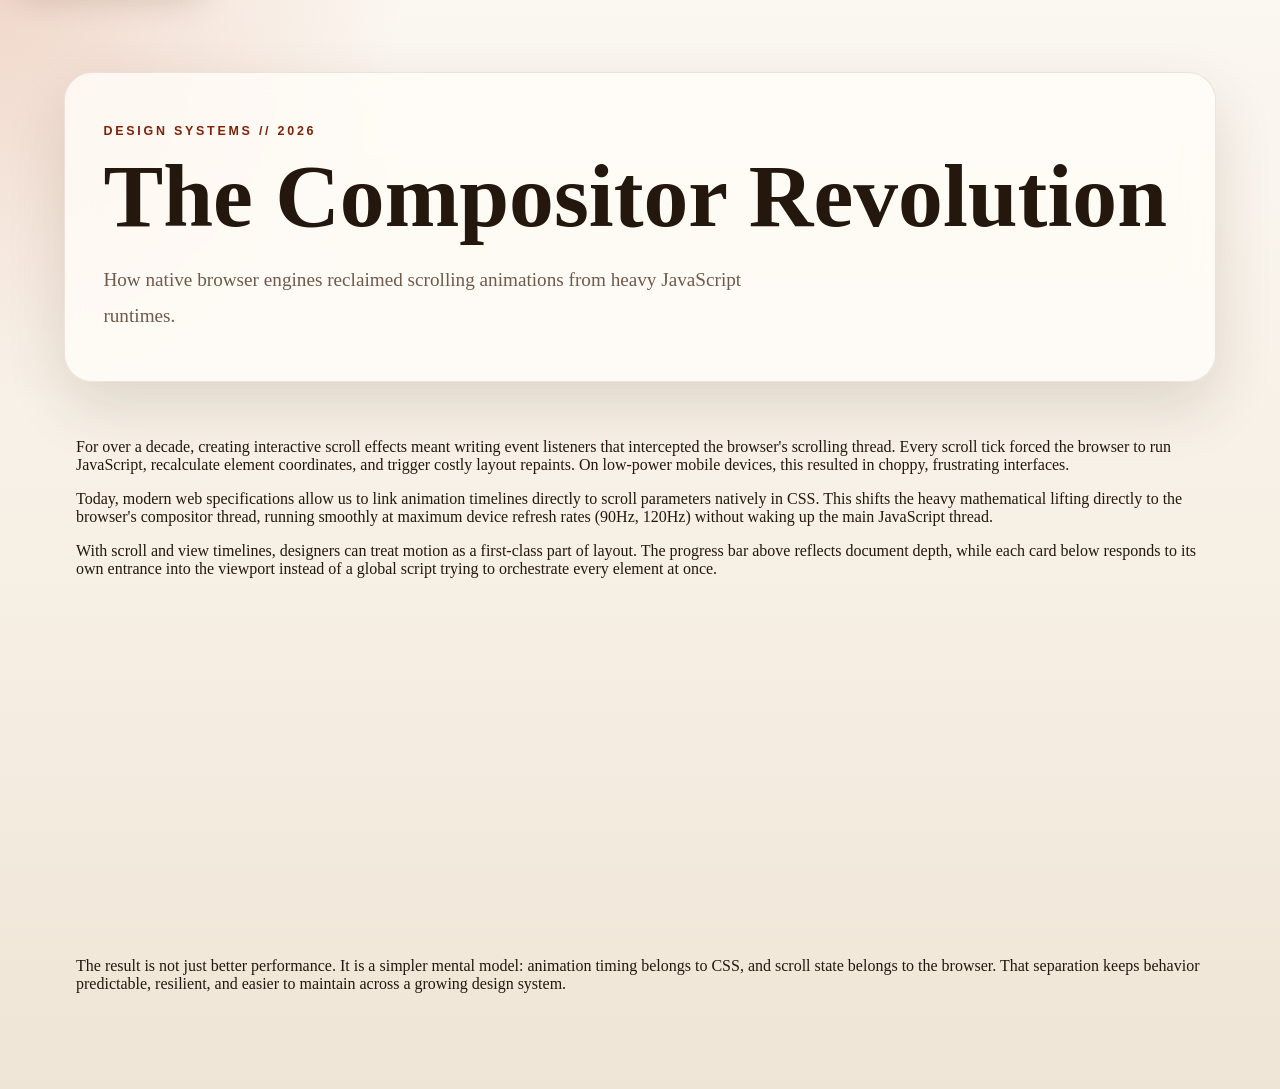
==== index.html @ 9f7bab70 "initial commit" ====
<!DOCTYPE html>
<html lang="en">
<head>
	<meta charset="UTF-8">
	<meta name="viewport" content="width=device-width, initial-scale=1.0">
	<meta name="description" content="An article demo showing a pure CSS reading progress bar and view-timeline content reveals with scroll-driven animations and reduced-motion support.">
	<meta name="theme-color" content="#c44d24">
	<title>Pure CSS Reading Progress and View Timeline Reveals</title>
	<link rel="stylesheet" href="styles.css">
	<script type="application/ld+json">
		{
			"@context": "https://schema.org",
			"@type": "Article",
			"headline": "The Compositor Revolution",
			"description": "A demo article about native CSS scroll-driven animations, including a reading progress bar and view-timeline content reveals.",
			"datePublished": "2026-08-14",
			"dateModified": "2026-08-14",
			"inLanguage": "en"
		}
	</script>
</head>
<body>
	<a class="skip-link" href="#main-content">Skip to main content</a>
	<div class="progress-indicator" aria-hidden="true"></div>

	<div class="article-layout">
		<header class="article-header">
			<p class="article-meta">DESIGN SYSTEMS // <time datetime="2026-01-01">2026</time></p>
			<h1 id="article-title" class="article-title">The Compositor Revolution</h1>
			<p class="article-lead">How native browser engines reclaimed scrolling animations from heavy JavaScript runtimes.</p>
		</header>

		<main id="main-content" class="article-body" tabindex="-1">
			<article aria-labelledby="article-title">
				<p>For over a decade, creating interactive scroll effects meant writing event listeners that intercepted the browser's scrolling thread. Every scroll tick forced the browser to run JavaScript, recalculate element coordinates, and trigger costly layout repaints. On low-power mobile devices, this resulted in choppy, frustrating interfaces.</p>

				<p>Today, modern web specifications allow us to link animation timelines directly to scroll parameters natively in CSS. This shifts the heavy mathematical lifting directly to the browser's compositor thread, running smoothly at maximum device refresh rates (90Hz, 120Hz) without waking up the main JavaScript thread.</p>

				<p>With scroll and view timelines, designers can treat motion as a first-class part of layout. The progress bar above reflects document depth, while each card below responds to its own entrance into the viewport instead of a global script trying to orchestrate every element at once.</p>

				<section class="reveal-grid" aria-labelledby="reveal-grid-title">
					<h2 id="reveal-grid-title" class="visually-hidden">Key benefits of CSS scroll animations</h2>
				<article class="reveal-card">
					<div class="reveal-card__icon" aria-hidden="true">🚀</div>
					<h3 class="reveal-card__title">Thread Isolation</h3>
					<p class="reveal-card__text">By keeping animation calculations on the compositor thread, scroll interactions remain smooth even if a heavy script blocks the main thread.</p>
				</article>

				<article class="reveal-card">
					<div class="reveal-card__icon" aria-hidden="true">⚡</div>
					<h3 class="reveal-card__title">Declarative Keyframes</h3>
					<p class="reveal-card__text">Define your start and end positions in standard CSS keyframes, and let the browser interpolate the frames relative to scroll offsets.</p>
				</article>

				<article class="reveal-card">
					<div class="reveal-card__icon" aria-hidden="true">🎨</div>
					<h3 class="reveal-card__title">Hardware Acceleration</h3>
					<p class="reveal-card__text">Animating transform and opacity keeps the effect on GPU-friendly properties, reducing repaint cost on mobile devices.</p>
				</article>

				<article class="reveal-card">
					<div class="reveal-card__icon" aria-hidden="true">🔒</div>
					<h3 class="reveal-card__title">Native Security</h3>
					<p class="reveal-card__text">Reducing dependency on third-party scroll libraries shrinks bundle size and lowers the maintenance surface for animation behavior.</p>
				</article>
				</section>

				<p>The result is not just better performance. It is a simpler mental model: animation timing belongs to CSS, and scroll state belongs to the browser. That separation keeps behavior predictable, resilient, and easier to maintain across a growing design system.</p>
			</article>
		</main>
	</div>
</body>
</html>
---- styles.css ----
:root {
	color-scheme: light;
	--page-bg: #f6efe4;
	--surface: rgba(255, 252, 247, 0.84);
	--surface-border: rgba(106, 69, 35, 0.12);
	--ink: #24170d;
	--muted: #6f5a4b;
	--accent: #c44d24;
	--accent-strong: #7f2208;
	--shadow: 0 24px 60px rgba(74, 39, 11, 0.14);
}

* {
	box-sizing: border-box;
}

html {
	scroll-behavior: smooth;
}

body:focus-within {
	scroll-behavior: smooth;
}

body {
	margin: 0;
	min-height: 100vh;
	font-family: Georgia, "Times New Roman", serif;
	color: var(--ink);
	background:
		radial-gradient(circle at top left, rgba(196, 77, 36, 0.18), transparent 24%),
		linear-gradient(180deg, #fbf7f1 0%, var(--page-bg) 55%, #efe5d6 100%);
}

a {
	color: inherit;
}

:focus-visible {
	outline: 3px solid var(--accent);
	outline-offset: 4px;
}

.skip-link {
	position: fixed;
	top: 0.75rem;
	left: 1rem;
	z-index: 30;
	padding: 0.75rem 1rem;
	border-radius: 999px;
	background: #fffaf3;
	box-shadow: 0 0.8rem 2rem rgba(74, 39, 11, 0.18);
	font-family: "Segoe UI", sans-serif;
	font-weight: 700;
	text-decoration: none;
	transform: translateY(-160%);
	transition: transform 180ms ease;
}

.skip-link:focus-visible {
	transform: translateY(0);
}

.visually-hidden {
	position: absolute;
	width: 1px;
	height: 1px;
	padding: 0;
	margin: -1px;
	overflow: hidden;
	clip: rect(0, 0, 0, 0);
	white-space: nowrap;
	border: 0;
}

.progress-indicator {
	position: fixed;
	top: 0;
	left: 0;
	z-index: 20;
	width: 100%;
	height: 0.4rem;
	transform: scaleX(0);
	transform-origin: left;
	background: linear-gradient(90deg, var(--accent) 0%, var(--accent-strong) 100%);
	box-shadow: 0 0.35rem 1rem rgba(127, 34, 8, 0.22);
}

.article-layout {
	width: min(72rem, calc(100% - 2rem));
	margin: 0 auto;
	padding: 4.5rem 0 5rem;
}

.article-header {
	padding: 3rem clamp(1.5rem, 3vw, 3rem);
	border: 1px solid var(--surface-border);
	border-radius: 1.75rem;
	background: var(--surface);
	box-shadow: var(--shadow);
	backdrop-filter: blur(14px);
}

.article-meta {
	display: inline-block;
	margin-bottom: 1rem;
	margin-top: 0;
	font-family: "Segoe UI", sans-serif;
	font-size: 0.78rem;
	font-weight: 700;
	letter-spacing: 0.22em;
	color: var(--accent-strong);
}

.article-title {
	margin: 0;
	font-size: clamp(3rem, 7vw, 5.6rem);
	line-height: 0.94;
	text-wrap: balance;
}

.article-lead,
.article-body > p {
	max-width: 68ch;
	font-size: clamp(1.05rem, 1.5vw, 1.2rem);
	line-height: 1.85;
	color: var(--muted);
}

.article-lead {
	margin: 1.5rem 0 0;
}

.article-body {
	padding: 2.5rem clamp(0.25rem, 1vw, 0.75rem) 0;
}

.article-body article {
	position: relative;
}

.article-body > p {
	margin: 0 0 1.5rem;
}

.reveal-grid {
	display: grid;
	grid-template-columns: repeat(auto-fit, minmax(15rem, 1fr));
	gap: 1.25rem;
	margin: 3rem 0;
}

.reveal-card {
	padding: 1.5rem;
	border: 1px solid rgba(127, 34, 8, 0.1);
	border-radius: 1.5rem;
	background: rgba(255, 251, 245, 0.88);
	box-shadow: 0 1.1rem 2.6rem rgba(68, 32, 10, 0.08);
}

.reveal-card__icon {
	display: inline-grid;
	place-items: center;
	width: 3rem;
	height: 3rem;
	border-radius: 999px;
	font-size: 1.4rem;
	background: rgba(196, 77, 36, 0.1);
}

.reveal-card__title {
	margin: 1rem 0 0.55rem;
	font-size: 1.3rem;
}

.reveal-card__text {
	margin: 0;
	line-height: 1.7;
	color: var(--muted);
}

@keyframes reading-progress {
	from {
		transform: scaleX(0);
	}

	to {
		transform: scaleX(1);
	}
}

@keyframes card-reveal {
	from {
		opacity: 0;
		transform: translateY(40px);
	}

	to {
		opacity: 1;
		transform: translateY(0);
	}
}

@supports (animation-timeline: scroll(root)) {
	.progress-indicator {
		animation: reading-progress linear both;
		animation-timeline: scroll(root);
	}
}

@supports (animation-timeline: view()) {
	.reveal-card {
		opacity: 0;
		transform: translateY(40px);
		animation: card-reveal ease-out both;
		animation-timeline: view();
		animation-range: entry 10% contain 40%;
	}
}

@media (prefers-reduced-motion: reduce) {
	html {
		scroll-behavior: auto;
	}

	body:focus-within {
		scroll-behavior: auto;
	}

	.progress-indicator {
		animation: none;
		transform: none;
	}

	.reveal-card {
		animation: none;
		opacity: 1;
		transform: none;
	}

	.skip-link {
		transition: none;
	}
}

@media (max-width: 640px) {
	.article-layout {
		width: min(100% - 1rem, 72rem);
		padding-top: 3.5rem;
	}

	.article-header,
	.reveal-card {
		border-radius: 1.2rem;
	}
}
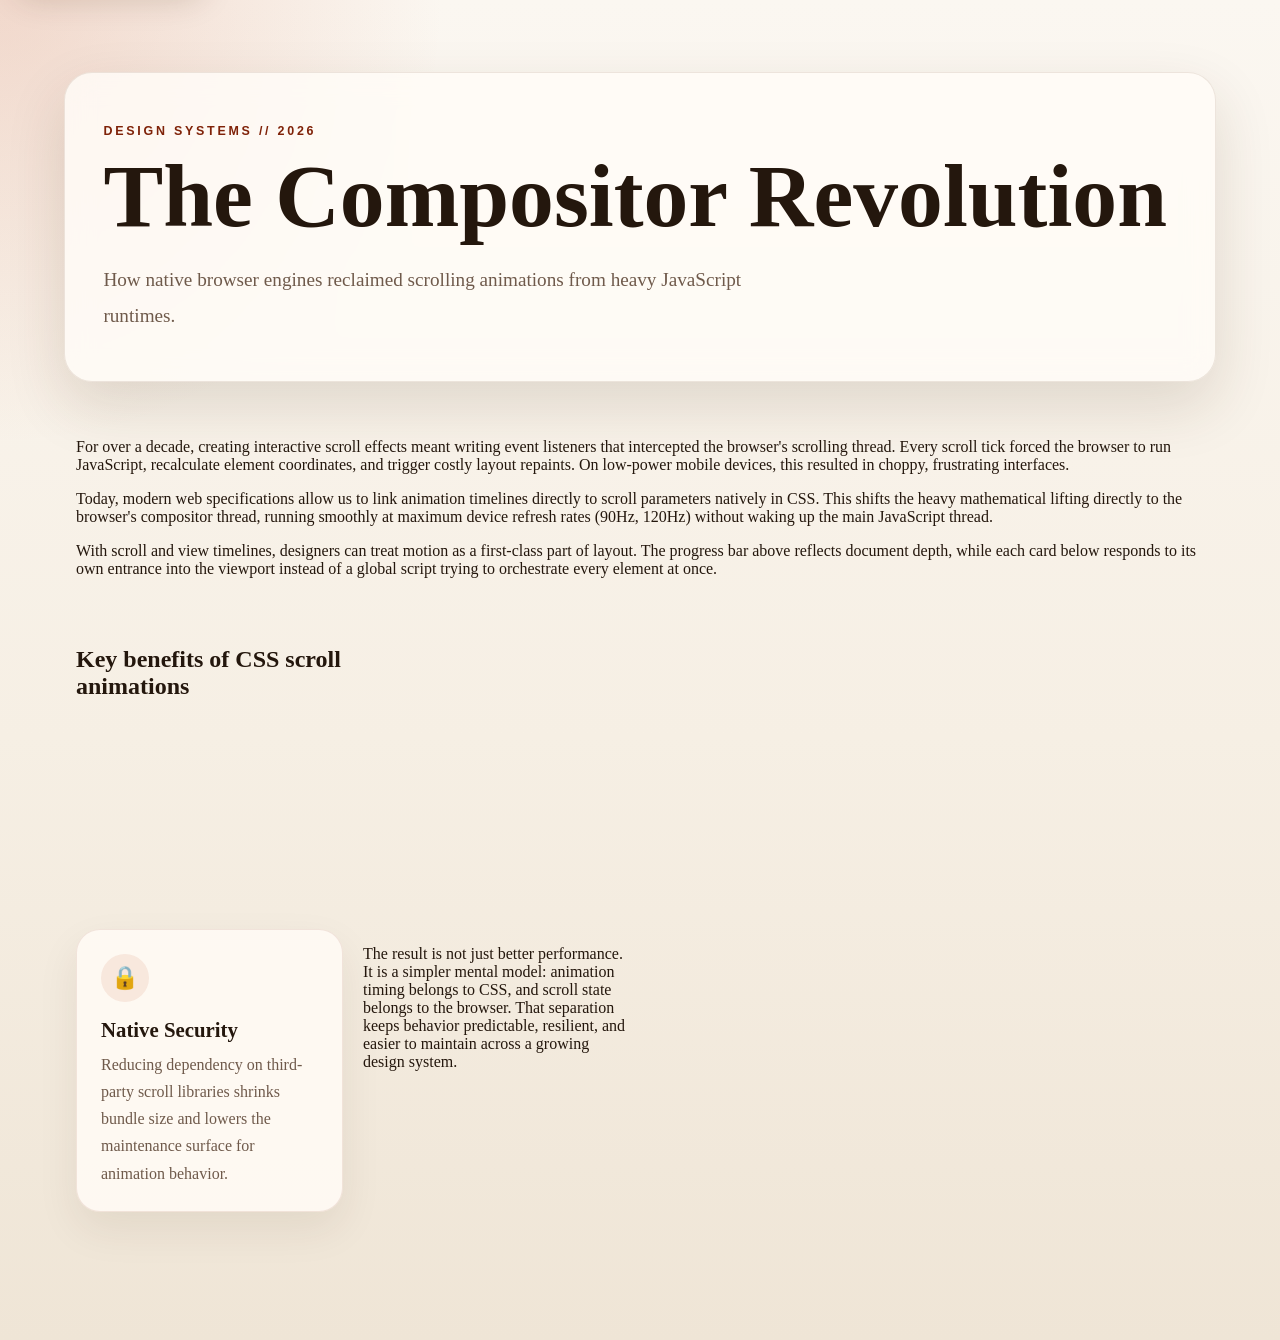
==== commit 31e8dc4c: "changed html for proper heading" ====
--- a/index.html
+++ b/index.html
@@ -39,7 +39,7 @@
 				<p>With scroll and view timelines, designers can treat motion as a first-class part of layout. The progress bar above reflects document depth, while each card below responds to its own entrance into the viewport instead of a global script trying to orchestrate every element at once.</p>
 
 				<section class="reveal-grid" aria-labelledby="reveal-grid-title">
-					<h2 id="reveal-grid-title" class="visually-hidden">Key benefits of CSS scroll animations</h2>
+				<h2 id="reveal-grid-title">Key benefits of CSS scroll animations</h2>
 				<article class="reveal-card">
 					<div class="reveal-card__icon" aria-hidden="true">🚀</div>
 					<h3 class="reveal-card__title">Thread Isolation</h3>
@@ -63,7 +63,6 @@
 					<h3 class="reveal-card__title">Native Security</h3>
 					<p class="reveal-card__text">Reducing dependency on third-party scroll libraries shrinks bundle size and lowers the maintenance surface for animation behavior.</p>
 				</article>
-				</section>
 
 				<p>The result is not just better performance. It is a simpler mental model: animation timing belongs to CSS, and scroll state belongs to the browser. That separation keeps behavior predictable, resilient, and easier to maintain across a growing design system.</p>
 			</article>
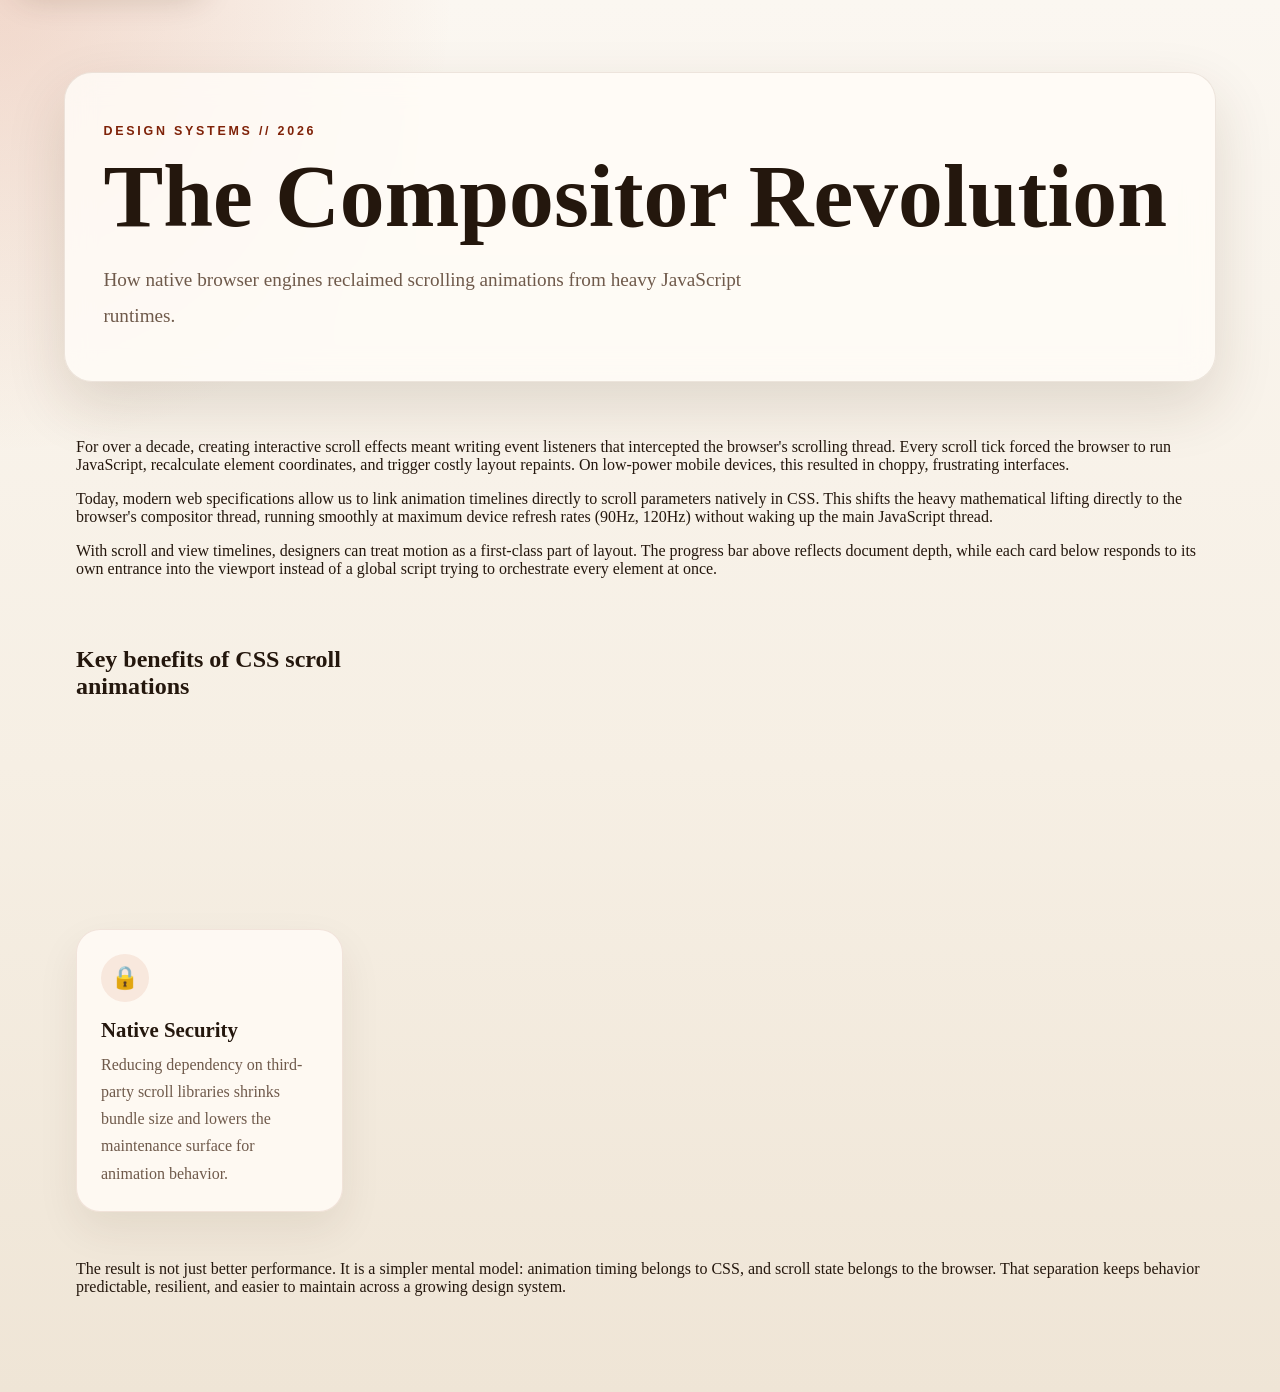
==== commit 54bd36d8: "actually fixed html" ====
--- a/index.html
+++ b/index.html
@@ -63,6 +63,7 @@
 					<h3 class="reveal-card__title">Native Security</h3>
 					<p class="reveal-card__text">Reducing dependency on third-party scroll libraries shrinks bundle size and lowers the maintenance surface for animation behavior.</p>
 				</article>
+			</section>
 
 				<p>The result is not just better performance. It is a simpler mental model: animation timing belongs to CSS, and scroll state belongs to the browser. That separation keeps behavior predictable, resilient, and easier to maintain across a growing design system.</p>
 			</article>
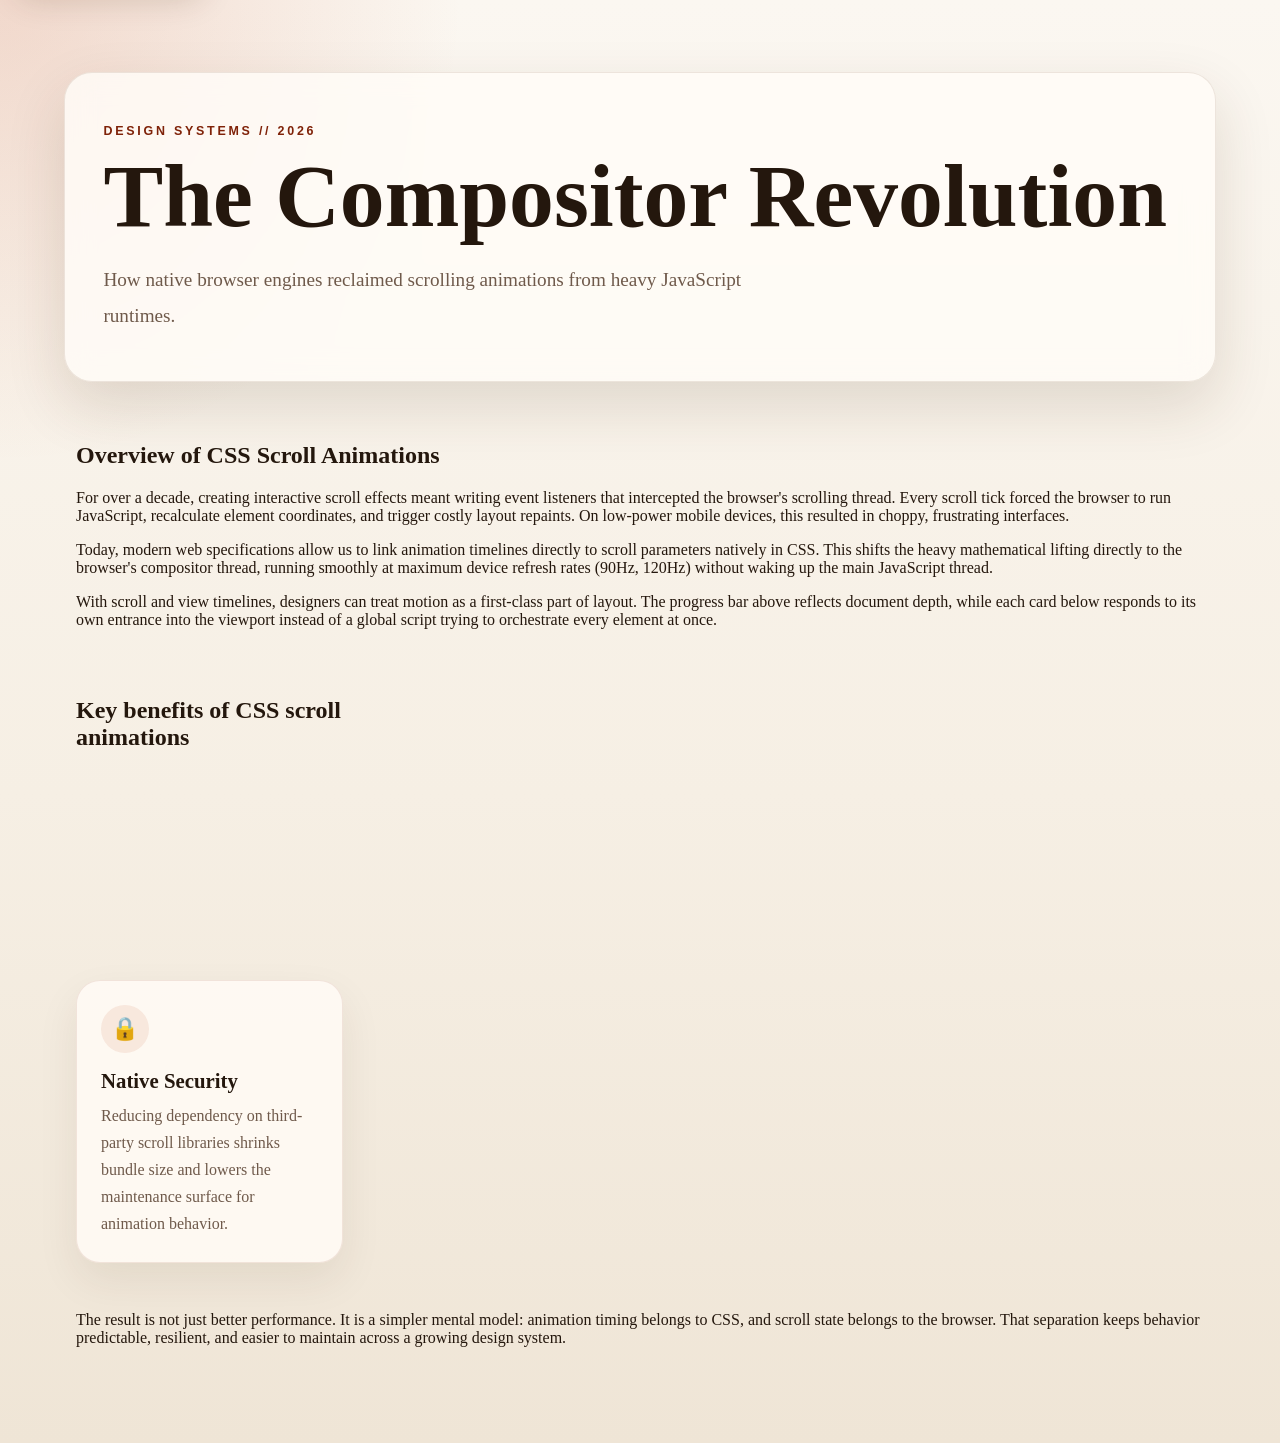
==== commit fcb2ba76: "fixed html" ====
--- a/index.html
+++ b/index.html
@@ -32,6 +32,7 @@
 
 		<main id="main-content" class="article-body" tabindex="-1">
 			<article aria-labelledby="article-title">
+				<h2>Overview of CSS Scroll Animations</h2>
 				<p>For over a decade, creating interactive scroll effects meant writing event listeners that intercepted the browser's scrolling thread. Every scroll tick forced the browser to run JavaScript, recalculate element coordinates, and trigger costly layout repaints. On low-power mobile devices, this resulted in choppy, frustrating interfaces.</p>
 
 				<p>Today, modern web specifications allow us to link animation timelines directly to scroll parameters natively in CSS. This shifts the heavy mathematical lifting directly to the browser's compositor thread, running smoothly at maximum device refresh rates (90Hz, 120Hz) without waking up the main JavaScript thread.</p>
